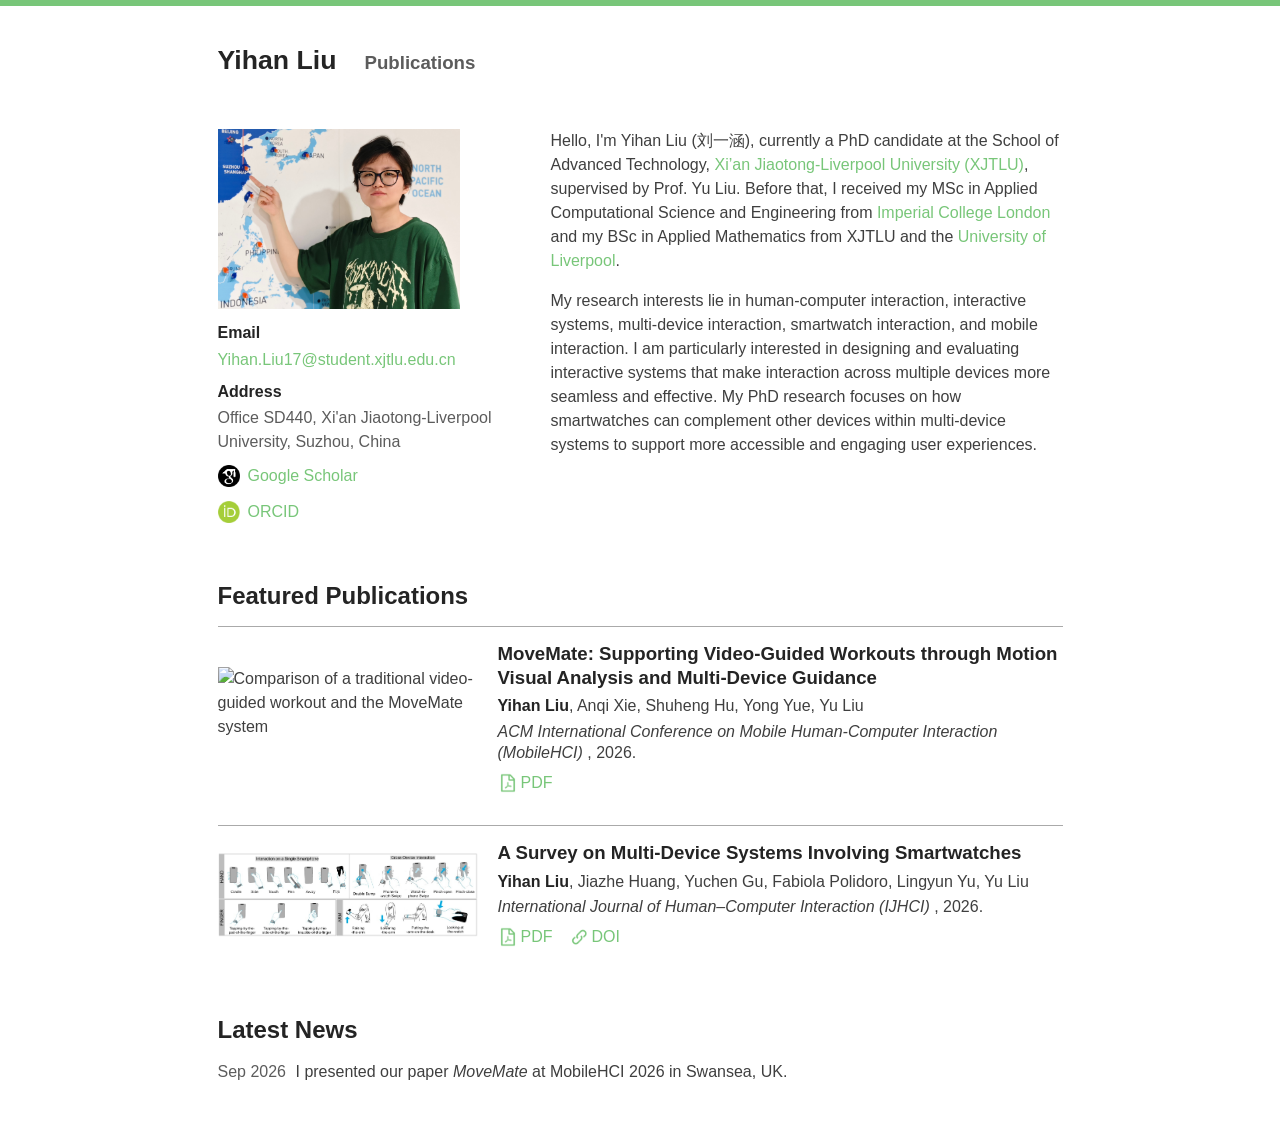
==== index.html @ ef8d000e "Update personal website" ====
<!doctype html>
<html lang="en">
  <head>
    <meta charset="utf-8" />
    <meta name="viewport" content="width=device-width, initial-scale=1" />
    <meta
      name="description"
      content="Personal website of Yihan Liu."
    />
    <title>About Me | Yihan Liu</title>
    <link rel="stylesheet" href="css/style.css" />
    <script src="js/script.js" defer></script>
  </head>
  <body>
    <div class="site-container">
      <header class="site-header">
        <nav class="site-navigation" aria-label="Primary navigation">
          <a
            class="site-navigation-name"
            href="index.html"
            aria-current="page"
          >
            Yihan Liu
          </a>
          <a class="site-navigation-page" href="publications.html">
            Publications
          </a>
        </nav>
      </header>

      <main
        class="page-content page-content--about"
        id="main-content"
        aria-label="About Me page"
      >
        <aside class="profile-panel" aria-label="Personal information">
          <img
            class="profile-photo"
            src="assets/images/profile/my-photo.png"
            alt="Portrait of Yihan Liu"
            width="2919"
            height="2170"
          />

          <section class="profile-details" aria-label="Contact information">
            <dl>
              <div>
                <dt>Email</dt>
                <dd>
                  <a
                    class="contact-link"
                    href="mailto:Yihan.Liu17@student.xjtlu.edu.cn"
                  >
                    Yihan.Liu17@student.xjtlu.edu.cn
                  </a>
                </dd>
              </div>
              <div>
                <dt>Address</dt>
                <dd>
                  Office SD440, Xi'an Jiaotong-Liverpool University, Suzhou,
                  China
                </dd>
              </div>
            </dl>

            <ul class="profile-links" aria-label="Academic profiles">
              <li>
                <a
                  href="https://scholar.google.com/citations?hl=en&amp;user=Bia2LrQAAAAJ"
                  target="_blank"
                  rel="noopener noreferrer"
                >
                  <img
                    src="assets/images/icons/google-scholar.png"
                    alt=""
                    width="1064"
                    height="1063"
                  />
                  <span>Google Scholar</span>
                </a>
              </li>
              <li>
                <a
                  href="https://orcid.org/my-orcid?orcid=0009-0009-0245-1204"
                  target="_blank"
                  rel="noopener noreferrer"
                >
                  <img
                    src="assets/images/icons/orcid.png"
                    alt=""
                    width="472"
                    height="468"
                  />
                  <span>ORCID</span>
                </a>
              </li>
            </ul>
          </section>
        </aside>

        <section class="biography-panel" aria-label="About Me">
          <p>
            Hello, I'm Yihan Liu (刘一涵), currently a PhD candidate at the School of
            Advanced Technology,
            <a
              class="biography-link"
              href="https://www.xjtlu.edu.cn/en"
              target="_blank"
              rel="noopener noreferrer"
              >Xi’an Jiaotong-Liverpool University (XJTLU)</a
            >, supervised by Prof. Yu Liu. Before that, I received my MSc in
            Applied Computational Science and Engineering from
            <a
              class="biography-link"
              href="https://www.imperial.ac.uk/"
              target="_blank"
              rel="noopener noreferrer"
              >Imperial College London</a
            >
            and my BSc in Applied Mathematics from XJTLU and the
            <a
              class="biography-link"
              href="https://www.liverpool.ac.uk/"
              target="_blank"
              rel="noopener noreferrer"
              >University of Liverpool</a
            >.
          </p>
          <p>
            My research interests lie in human-computer interaction,
            interactive systems, multi-device interaction, smartwatch
            interaction, and mobile interaction. I am particularly
            interested in designing and evaluating interactive systems
            that make interaction across multiple devices more seamless
            and effective. My PhD research focuses on how smartwatches
            can complement other devices within multi-device systems
            to support more accessible and engaging user experiences.
          </p>
        </section>

        <section
          class="about-full-width-section"
          aria-labelledby="featured-publications-heading"
        >
          <h2 id="featured-publications-heading">Featured Publications</h2>

          <div class="featured-publications-list">
            <article class="publication-card">
              <div class="publication-image">
                <div class="featured-publication-image">
                  <img
                    src="assets/images/publications/movemate.png"
                    alt="Comparison of a traditional video-guided workout and the MoveMate system"
                    width="4832"
                    height="1894"
                  />
                </div>
              </div>

              <div class="publication-details">
                <h3>
                  MoveMate: Supporting Video-Guided Workouts through Motion
                  Visual Analysis and Multi-Device Guidance
                </h3>
                <p class="publication-authors">
                  <strong>Yihan Liu</strong>, Anqi Xie, Shuheng Hu, Yong Yue, Yu
                  Liu
                </p>
                <p class="publication-venue">
                  <cite>
                    ACM International Conference on Mobile Human-Computer
                    Interaction (MobileHCI)
                  </cite>,
                  2026.
                </p>

                <div class="publication-links" aria-label="Publication links">
                  <a
                    href="assets/documents/publications/movemate.pdf"
                    target="_blank"
                    rel="noopener noreferrer"
                  >
                    <img
                      src="assets/images/icons/pdf.png"
                      alt=""
                      width="200"
                      height="200"
                    />
                    <span>PDF</span>
                  </a>
                </div>
              </div>
            </article>

            <article class="publication-card">
              <div class="publication-image">
                <div class="featured-publication-image">
                  <img
                    src="assets/images/publications/survey.jpg"
                    alt="Overview of smartwatch interaction techniques"
                    width="1334"
                    height="439"
                  />
                </div>
              </div>

              <div class="publication-details">
                <h3>
                  A Survey on Multi-Device Systems Involving Smartwatches
                </h3>
                <p class="publication-authors">
                  <strong>Yihan Liu</strong>, Jiazhe Huang, Yuchen Gu, Fabiola
                  Polidoro, Lingyun Yu, Yu Liu
                </p>
                <p class="publication-venue">
                  <cite>
                    International Journal of Human–Computer Interaction (IJHCI)
                  </cite>,
                  2026.
                </p>

                <div class="publication-links" aria-label="Publication links">
                  <a
                    href="assets/documents/publications/a-survey-on-multi-device-systems-involving-smartwatches.pdf"
                    target="_blank"
                    rel="noopener noreferrer"
                  >
                    <img
                      src="assets/images/icons/pdf.png"
                      alt=""
                      width="200"
                      height="200"
                    />
                    <span>PDF</span>
                  </a>
                  <a
                    href="https://www.tandfonline.com/doi/full/10.1080/10447318.2026.2643339"
                    target="_blank"
                    rel="noopener noreferrer"
                  >
                    <img
                      src="assets/images/icons/doi-link.png"
                      alt=""
                      width="200"
                      height="200"
                    />
                    <span>DOI</span>
                  </a>
                </div>
              </div>
            </article>
          </div>
        </section>

        <section
          class="about-full-width-section"
          aria-labelledby="latest-news-heading"
        >
          <h2 id="latest-news-heading">Latest News</h2>

          <ul class="news-list">
            <li class="news-item">
              <time datetime="2026-09">Sep 2026</time>
              <p>
                I presented our paper <cite>MoveMate</cite> at MobileHCI 2026 in
                Swansea, UK.
              </p>
            </li>
          </ul>
        </section>
      </main>
    </div>
  </body>
</html>
---- css/style.css ----
:root {
  /* 页面尺寸：后续可以直接修改这些数值。 */
  --page-max-width: 893px;
  --page-min-width: 20rem;
  --page-padding: clamp(1rem, 3vw, 2rem);
  --section-padding: clamp(1rem, 2.5vw, 1.5rem);

  /* About Me 左栏保持原来的宽度，页面缩窄部分只从右栏扣除。 */
  --profile-column-width: 333px;

  /* 导航项之间的距离。 */
  --navigation-gap: 28px;

  /* 全站字体：12pt 是普通正文的基础字号。 */
  --font-family: Calibri, "Segoe UI", sans-serif;
  --font-size-base: 12pt;
  --line-height-base: 1.5;

  /* 全站颜色。 */
  --color-background: #ffffff;
  --color-text: #3f3f3f;
  --color-heading: #242424;
  --color-secondary-text: #5c5c5c;
  --color-border: #aaaaaa;
  --color-link: #78c679;
  --color-link-hover: #addd8e;
}

*,
*::before,
*::after {
  box-sizing: border-box;
}

html {
  min-width: var(--page-min-width);
  color-scheme: light;
  background: var(--color-background);
  font-family: var(--font-family);
  font-size: var(--font-size-base);
  line-height: var(--line-height-base);
}

body {
  position: relative;
  min-width: var(--page-min-width);
  min-height: 100vh;
  margin: 0;
  color: var(--color-text);
  background: var(--color-background);
  /* 普通文字使用正常字重，仅在需要强调的位置单独加粗。 */
  font-weight: 400;
}

/* 页面最顶部的绿色强调横线，占满整个视口宽度。 */
body::before {
  position: fixed;
  z-index: 1000;
  top: 0;
  right: 0;
  left: 0;
  height: 6px;
  background: var(--color-link);
  content: "";
  pointer-events: none;
}

.site-container {
  width: min(
    calc(100% - var(--page-padding) - var(--page-padding)),
    var(--page-max-width)
  );
  min-height: calc(100vh - var(--page-padding) - var(--page-padding));
  margin: var(--page-padding) auto;
  border: 0;
}

.site-header {
  position: relative;
  margin-bottom: 16px;
}

.site-navigation {
  display: flex;
  flex-wrap: wrap;
  align-items: baseline;
  gap: var(--navigation-gap);
  padding: 14px var(--section-padding) 12px;
  border: 0;
}

.site-navigation a {
  display: inline-block;
  padding: 0;
  border: 0;
  color: var(--color-secondary-text);
  font-weight: 700;
  text-decoration: none;
}

.site-navigation .site-navigation-name {
  color: var(--color-heading);
  font-size: 20pt;
  line-height: 1.1;
}

.site-navigation-page {
  font-size: 14pt;
}

.site-navigation a[aria-current="page"] {
  color: var(--color-heading);
  text-decoration: none;
}

.site-navigation a.site-navigation-page[aria-current="page"] {
  text-decoration: underline;
  text-underline-offset: 0.2em;
}

.site-navigation a:hover,
.site-navigation a:focus-visible {
  color: var(--color-heading);
  text-decoration: underline;
  text-underline-offset: 0.2em;
}

.site-navigation a.site-navigation-name:hover,
.site-navigation a.site-navigation-name:focus-visible {
  text-decoration: none;
}

.page-content {
  min-height: 20rem;
  padding: var(--section-padding);
}

/* About Me 页面采用约一比二的左右布局。 */
.page-content--about {
  display: grid;
  grid-template-columns: var(--profile-column-width) minmax(0, 1fr);
  padding: 0;
}

.profile-panel,
.biography-panel {
  padding: var(--section-padding);
}

.profile-panel {
  border: 0;
}

.profile-photo {
  display: block;
  /* 个人照片宽度：修改 85% 可以继续调整大小。 */
  width: 85%;
  height: auto;
  margin-inline: 0 auto;
  border: 0;
}

.profile-details {
  margin-top: 12px;
}

.profile-details dl {
  margin: 0;
}

.profile-details dl div + div {
  margin-top: 8px;
}

.profile-details dt {
  color: var(--color-heading);
  font-weight: 700;
}

.profile-details dd {
  margin: 2pt 0 0;
  color: var(--color-secondary-text);
  overflow-wrap: anywhere;
}

/* 学术主页链接：左侧显示图标，右侧显示文字。 */
.profile-links {
  display: grid;
  gap: 6px;
  margin: 10px 0 0;
  padding: 0;
  list-style: none;
}

.profile-links a {
  display: inline-flex;
  align-items: center;
  gap: 8px;
}

.profile-links img {
  width: 22px;
  height: 22px;
  object-fit: contain;
  flex: 0 0 auto;
  filter: none;
}

.biography-panel p {
  margin: 0 0 12pt;
  font-weight: 400;
}

.page-content .biography-link {
  color: var(--color-link);
  text-decoration: none;
}

.page-content .biography-link:hover,
.page-content .biography-link:focus-visible {
  color: var(--color-link-hover);
  text-decoration: underline;
  text-underline-offset: 0.15em;
}

/* About Me 顶部保持两栏，后续小节跨越整个页面宽度。 */
.about-full-width-section {
  grid-column: 1 / -1;
  padding: var(--section-padding);
  border: 0;
}

.about-full-width-section h2 {
  margin: 0 0 12px;
  color: var(--color-heading);
  font-size: 18pt;
}

.featured-publications-list {
  display: grid;
}

.featured-publication-image img {
  width: 100%;
  height: auto;
  border: 0;
  transition:
    transform 140ms ease-out,
    box-shadow 140ms ease-out;
}

.featured-publication-image:hover img {
  position: relative;
  z-index: 1;
  transform: scale(1.015);
  box-shadow: 0 5px 14px rgb(0 0 0 / 20%);
}

/* Latest News 左侧使用固定宽度的日期列。 */
.news-list {
  margin: 0;
  padding: 0;
  list-style: none;
}

.news-item {
  display: grid;
  grid-template-columns: 70px minmax(0, 1fr);
  gap: 8px;
  align-items: start;
}

.news-item time {
  color: var(--color-secondary-text);
  font-weight: 400;
}

.news-item p {
  margin: 0;
  font-weight: 400;
}

.news-item cite {
  font-style: italic;
}

/* Publications 页面按年份排列论文卡片。 */
.publications-page {
  display: grid;
  gap: 40px;
}

.publication-year h2 {
  margin: 0 0 12px;
  color: var(--color-heading);
  font-size: 18pt;
}

.publication-card {
  position: relative;
  display: grid;
  grid-template-columns: 260px minmax(0, 1fr);
  gap: 20px;
  padding: 16px 0;
  border: 0;
}

/* 论文分隔线从卡片内部内容的起点开始。 */
.publication-card::before {
  position: absolute;
  top: 0;
  right: 0;
  left: 0;
  height: 0;
  border-top: 1px solid var(--color-border);
  content: "";
}

.publication-card + .publication-card {
  margin-top: 16px;
}

.publication-image-button {
  display: block;
  width: 100%;
  padding: 0;
  border: 0;
  background: none;
  cursor: zoom-in;
}

.publication-image {
  align-self: center;
}

.publication-image-button img {
  width: 100%;
  height: auto;
  border: 0;
  transition:
    transform 140ms ease-out,
    box-shadow 140ms ease-out;
}

.publication-image-button:hover img,
.publication-image-button:focus-visible img {
  position: relative;
  z-index: 1;
  transform: scale(1.015);
  box-shadow: 0 5px 14px rgb(0 0 0 / 20%);
}

/* 所有论文图片共享同一个全屏图库。 */
.image-lightbox {
  width: 100vw;
  max-width: none;
  height: 100dvh;
  max-height: none;
  margin: 0;
  padding: 24px;
  border: 0;
  background: transparent;
  overflow: hidden;
}

.image-lightbox::backdrop {
  background: rgb(30 30 30 / 58%);
  backdrop-filter: blur(5px);
}

.image-lightbox:not([open]) {
  display: none;
}

.image-lightbox[open] {
  display: grid;
  place-items: center;
}

.image-lightbox-gallery {
  display: grid;
  grid-template-columns: 32px minmax(0, auto) 32px;
  gap: 16px;
  align-items: center;
  max-width: 100%;
}

.image-lightbox-figure {
  position: relative;
  max-width: calc(100vw - 144px);
  margin: 0;
}

.image-lightbox-close {
  position: absolute;
  top: -38px;
  right: 0;
  width: 30px;
  height: 30px;
  padding: 0;
  border: 0;
  color: #ffffff;
  background: transparent;
  font-size: 24pt;
  line-height: 1;
  cursor: pointer;
}

.image-lightbox-arrow {
  padding: 0;
  border: 0;
  color: #ffffff;
  background: transparent;
  font-size: 30pt;
  line-height: 1;
  cursor: pointer;
}

.image-lightbox-arrow:disabled {
  opacity: 0.3;
  cursor: default;
}

.image-lightbox button:focus-visible {
  outline-color: #ffffff;
}

.image-lightbox-image {
  display: block;
  width: auto;
  max-width: 100%;
  height: auto;
  max-height: calc(100dvh - 120px);
  border: 0;
  box-shadow: 0 8px 24px rgb(0 0 0 / 35%);
}

.image-lightbox-counter {
  position: absolute;
  right: 0;
  bottom: -30px;
  color: #ffffff;
  font-size: 11pt;
  font-weight: 400;
}

.publication-details {
  line-height: 1.35;
}

.publication-details h3 {
  margin: 0 0 6px;
  color: var(--color-heading);
  font-size: 14pt;
  line-height: 1.25;
}

.publication-authors {
  margin: 0 0 4px;
  font-weight: 400;
}

.publication-venue {
  margin: 0;
  font-weight: 400;
}

.publication-authors strong {
  color: var(--color-heading);
  font-weight: 700;
}

.publication-venue cite {
  font-style: italic;
}

.publication-links {
  display: flex;
  flex-wrap: wrap;
  gap: 16px;
  margin-top: 8px;
}

.page-content .publication-links a {
  display: inline-flex;
  align-items: center;
  gap: 3px;
  color: var(--color-link);
  text-decoration: none;
}

.publication-links img {
  width: 20px;
  height: 20px;
  object-fit: contain;
  filter: none;
}

.page-content .publication-links a:hover,
.page-content .publication-links a:focus-visible {
  color: var(--color-link-hover);
  text-decoration: underline;
  text-underline-offset: 0.15em;
}

/* 窄屏幕下改为上下排列，避免两栏被过度压缩。 */
@media (max-width: 640px) {
  .page-content--about {
    grid-template-columns: 1fr;
  }

  .profile-panel {
    border-right: 0;
    border-bottom: 0;
  }

  .publication-card {
    grid-template-columns: 1fr;
  }

  .image-lightbox {
    padding-inline: 8px;
  }

  .image-lightbox-gallery {
    grid-template-columns: 28px minmax(0, auto) 28px;
    gap: 4px;
  }

  .image-lightbox-figure {
    max-width: calc(100vw - 72px);
  }
}

a {
  color: var(--color-link);
  text-decoration: none;
}

/* 只有页面正文中的文字链接使用链接颜色。 */
.page-content a {
  color: var(--color-link);
  text-decoration: underline;
  text-underline-offset: 0.15em;
}

/* 资料链接使用深绿色，图标保持原始颜色。 */
.page-content .profile-links a {
  color: var(--color-link);
  text-decoration: none;
}

.page-content .contact-link {
  color: var(--color-link);
  text-decoration: none;
}

.page-content .contact-link:hover,
.page-content .contact-link:focus-visible,
.page-content .profile-links a:hover,
.page-content .profile-links a:focus-visible {
  color: var(--color-link-hover);
  text-decoration: underline;
  text-underline-offset: 0.15em;
}

a:focus-visible,
button:focus-visible,
input:focus-visible,
select:focus-visible,
textarea:focus-visible {
  outline: 2px solid var(--color-text);
  outline-offset: 2px;
}

img,
picture,
svg,
video {
  display: block;
  max-width: 100%;
  height: auto;
}

button,
input,
select,
textarea {
  font: inherit;
  color: inherit;
}
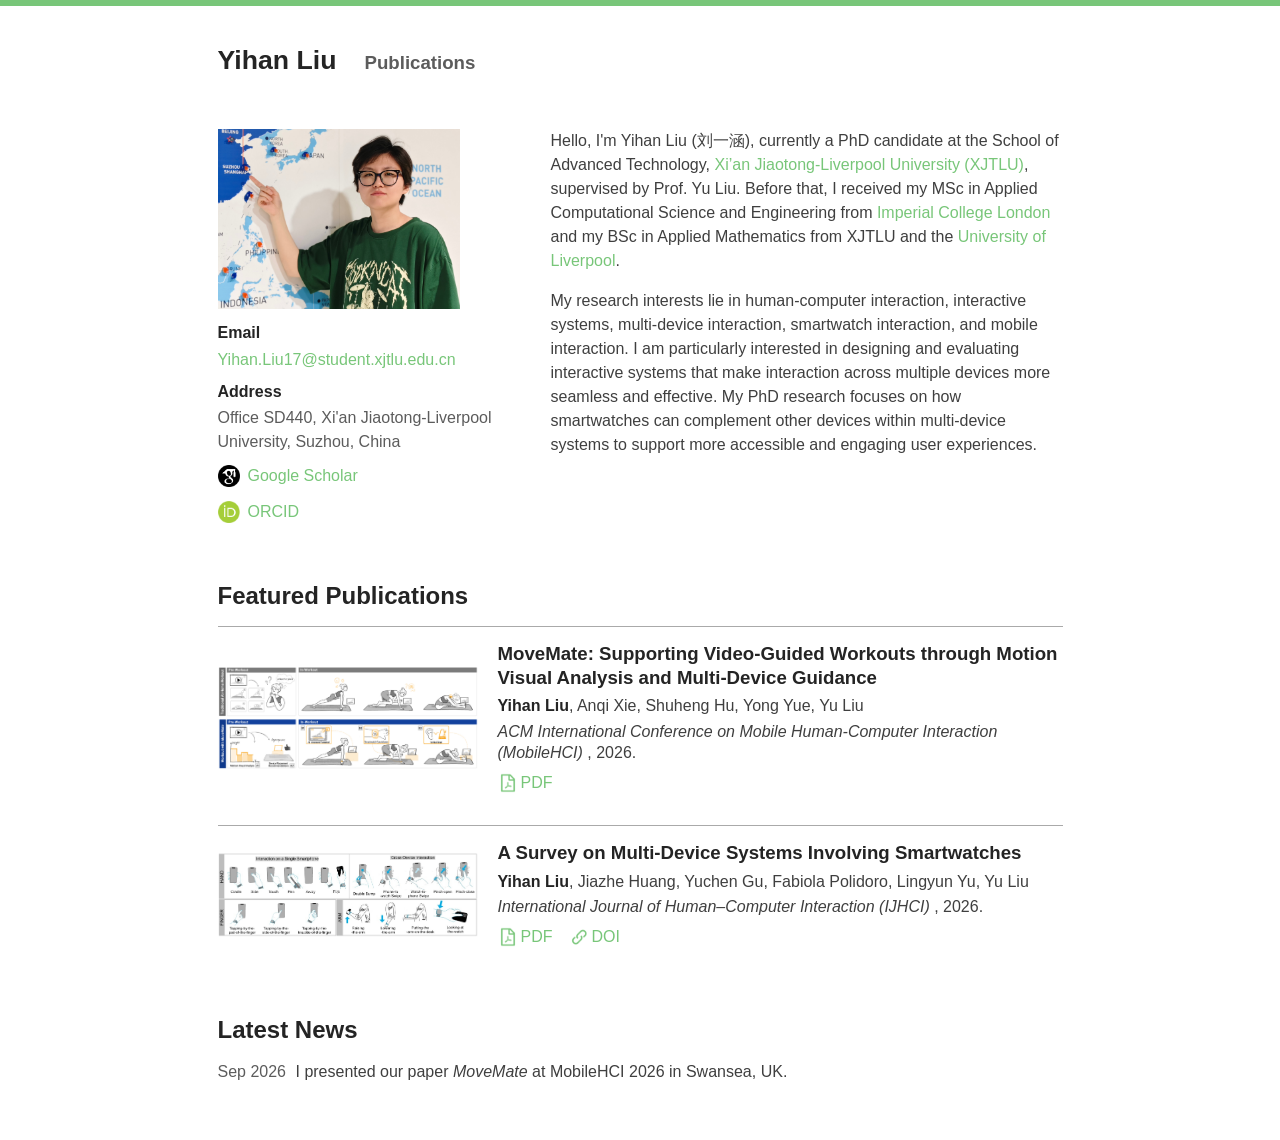
==== commit c18ddc97: "update" ====
--- a/index.html
+++ b/index.html
@@ -7,7 +7,12 @@
       name="description"
       content="Personal website of Yihan Liu."
     />
-    <title>About Me | Yihan Liu</title>
+    <title>Yihan Liu</title>
+    <link
+      rel="icon"
+      href="assets/images/icons/favicon.png"
+      type="image/png"
+    />
     <link rel="stylesheet" href="css/style.css" />
     <script src="js/script.js" defer></script>
   </head>
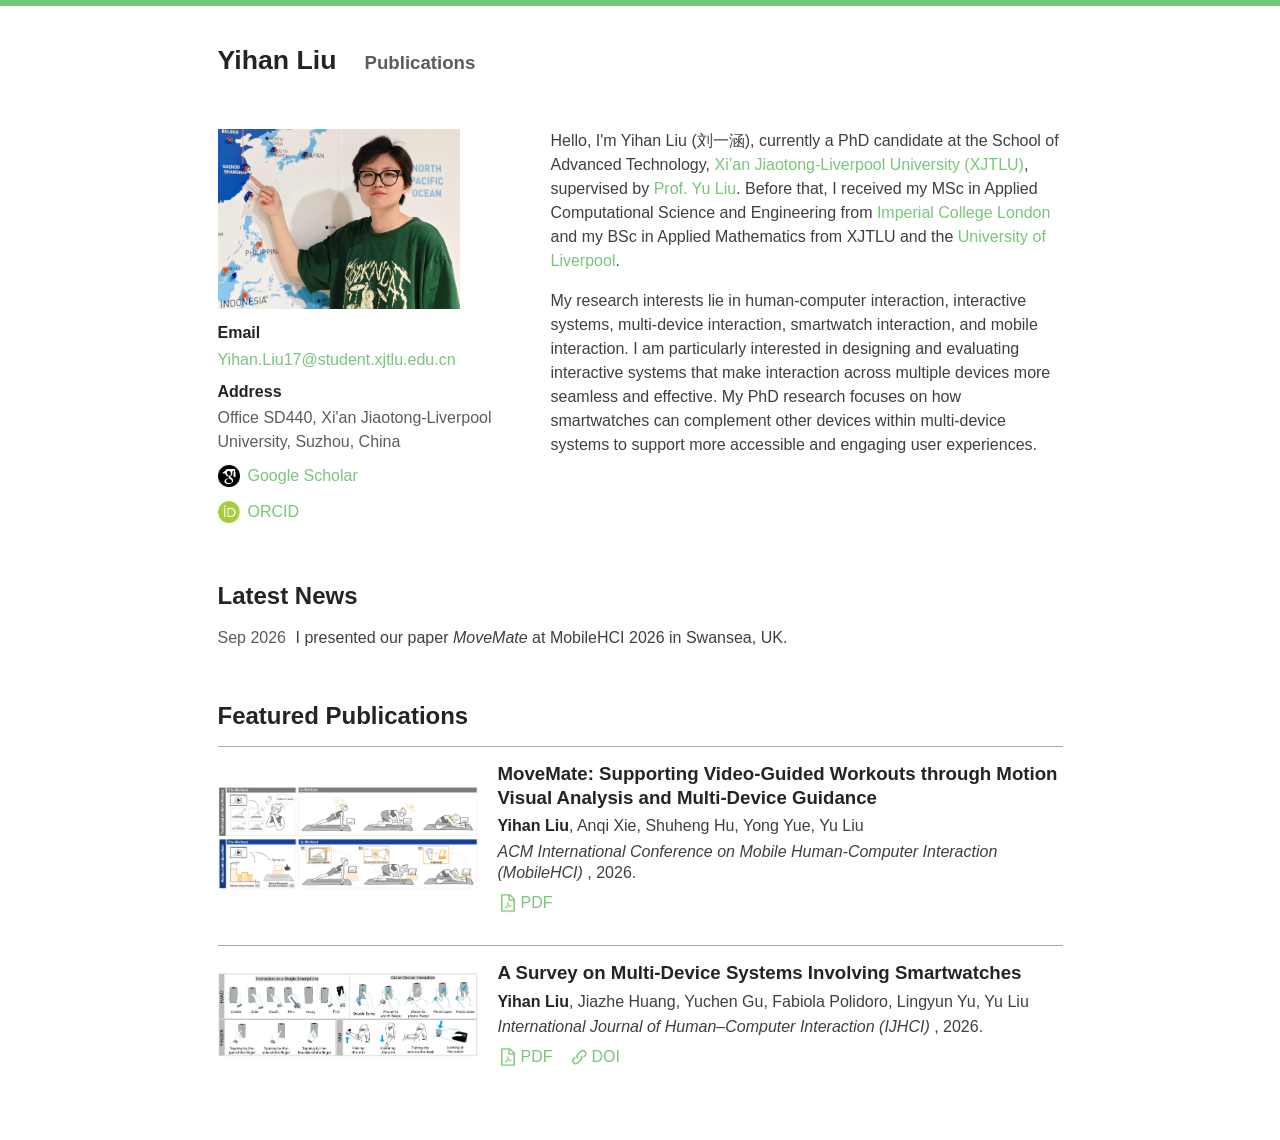
==== commit a07f761c: "update" ====
--- a/index.html
+++ b/index.html
@@ -114,8 +114,15 @@
               target="_blank"
               rel="noopener noreferrer"
               >Xi’an Jiaotong-Liverpool University (XJTLU)</a
-            >, supervised by Prof. Yu Liu. Before that, I received my MSc in
-            Applied Computational Science and Engineering from
+            >, supervised by
+            <a
+              class="biography-link"
+              href="https://6ris1.github.io/YuLiu-homepage.github.io/"
+              target="_blank"
+              rel="noopener noreferrer"
+              >Prof. Yu Liu</a
+            >. Before that, I received my MSc in Applied Computational Science
+            and Engineering from
             <a
               class="biography-link"
               href="https://www.imperial.ac.uk/"
@@ -146,120 +153,6 @@
 
         <section
           class="about-full-width-section"
-          aria-labelledby="featured-publications-heading"
-        >
-          <h2 id="featured-publications-heading">Featured Publications</h2>
-
-          <div class="featured-publications-list">
-            <article class="publication-card">
-              <div class="publication-image">
-                <div class="featured-publication-image">
-                  <img
-                    src="assets/images/publications/movemate.png"
-                    alt="Comparison of a traditional video-guided workout and the MoveMate system"
-                    width="4832"
-                    height="1894"
-                  />
-                </div>
-              </div>
-
-              <div class="publication-details">
-                <h3>
-                  MoveMate: Supporting Video-Guided Workouts through Motion
-                  Visual Analysis and Multi-Device Guidance
-                </h3>
-                <p class="publication-authors">
-                  <strong>Yihan Liu</strong>, Anqi Xie, Shuheng Hu, Yong Yue, Yu
-                  Liu
-                </p>
-                <p class="publication-venue">
-                  <cite>
-                    ACM International Conference on Mobile Human-Computer
-                    Interaction (MobileHCI)
-                  </cite>,
-                  2026.
-                </p>
-
-                <div class="publication-links" aria-label="Publication links">
-                  <a
-                    href="assets/documents/publications/movemate.pdf"
-                    target="_blank"
-                    rel="noopener noreferrer"
-                  >
-                    <img
-                      src="assets/images/icons/pdf.png"
-                      alt=""
-                      width="200"
-                      height="200"
-                    />
-                    <span>PDF</span>
-                  </a>
-                </div>
-              </div>
-            </article>
-
-            <article class="publication-card">
-              <div class="publication-image">
-                <div class="featured-publication-image">
-                  <img
-                    src="assets/images/publications/survey.jpg"
-                    alt="Overview of smartwatch interaction techniques"
-                    width="1334"
-                    height="439"
-                  />
-                </div>
-              </div>
-
-              <div class="publication-details">
-                <h3>
-                  A Survey on Multi-Device Systems Involving Smartwatches
-                </h3>
-                <p class="publication-authors">
-                  <strong>Yihan Liu</strong>, Jiazhe Huang, Yuchen Gu, Fabiola
-                  Polidoro, Lingyun Yu, Yu Liu
-                </p>
-                <p class="publication-venue">
-                  <cite>
-                    International Journal of Human–Computer Interaction (IJHCI)
-                  </cite>,
-                  2026.
-                </p>
-
-                <div class="publication-links" aria-label="Publication links">
-                  <a
-                    href="assets/documents/publications/a-survey-on-multi-device-systems-involving-smartwatches.pdf"
-                    target="_blank"
-                    rel="noopener noreferrer"
-                  >
-                    <img
-                      src="assets/images/icons/pdf.png"
-                      alt=""
-                      width="200"
-                      height="200"
-                    />
-                    <span>PDF</span>
-                  </a>
-                  <a
-                    href="https://www.tandfonline.com/doi/full/10.1080/10447318.2026.2643339"
-                    target="_blank"
-                    rel="noopener noreferrer"
-                  >
-                    <img
-                      src="assets/images/icons/doi-link.png"
-                      alt=""
-                      width="200"
-                      height="200"
-                    />
-                    <span>DOI</span>
-                  </a>
-                </div>
-              </div>
-            </article>
-          </div>
-        </section>
-
-        <section
-          class="about-full-width-section"
           aria-labelledby="latest-news-heading"
         >
           <h2 id="latest-news-heading">Latest News</h2>
@@ -274,6 +167,121 @@
             </li>
           </ul>
         </section>
+
+        <section
+          class="about-full-width-section"
+          aria-labelledby="featured-publications-heading"
+        >
+          <h2 id="featured-publications-heading">Featured Publications</h2>
+
+          <div class="featured-publications-list">
+            <article class="publication-card">
+              <div class="publication-image">
+                <div class="featured-publication-image">
+                  <img
+                    src="assets/images/publications/movemate.png"
+                    alt="Comparison of a traditional video-guided workout and the MoveMate system"
+                    width="4832"
+                    height="1894"
+                  />
+                </div>
+              </div>
+
+              <div class="publication-details">
+                <h3>
+                  MoveMate: Supporting Video-Guided Workouts through Motion
+                  Visual Analysis and Multi-Device Guidance
+                </h3>
+                <p class="publication-authors">
+                  <strong>Yihan Liu</strong>, Anqi Xie, Shuheng Hu, Yong Yue, Yu
+                  Liu
+                </p>
+                <p class="publication-venue">
+                  <cite>
+                    ACM International Conference on Mobile Human-Computer
+                    Interaction (MobileHCI)
+                  </cite>,
+                  2026.
+                </p>
+
+                <div class="publication-links" aria-label="Publication links">
+                  <a
+                    href="assets/documents/publications/movemate.pdf"
+                    target="_blank"
+                    rel="noopener noreferrer"
+                  >
+                    <img
+                      src="assets/images/icons/pdf.png"
+                      alt=""
+                      width="200"
+                      height="200"
+                    />
+                    <span>PDF</span>
+                  </a>
+                </div>
+              </div>
+            </article>
+
+            <article class="publication-card">
+              <div class="publication-image">
+                <div class="featured-publication-image">
+                  <img
+                    src="assets/images/publications/survey.jpg"
+                    alt="Overview of smartwatch interaction techniques"
+                    width="1334"
+                    height="439"
+                  />
+                </div>
+              </div>
+
+              <div class="publication-details">
+                <h3>
+                  A Survey on Multi-Device Systems Involving Smartwatches
+                </h3>
+                <p class="publication-authors">
+                  <strong>Yihan Liu</strong>, Jiazhe Huang, Yuchen Gu, Fabiola
+                  Polidoro, Lingyun Yu, Yu Liu
+                </p>
+                <p class="publication-venue">
+                  <cite>
+                    International Journal of Human–Computer Interaction (IJHCI)
+                  </cite>,
+                  2026.
+                </p>
+
+                <div class="publication-links" aria-label="Publication links">
+                  <a
+                    href="assets/documents/publications/a-survey-on-multi-device-systems-involving-smartwatches.pdf"
+                    target="_blank"
+                    rel="noopener noreferrer"
+                  >
+                    <img
+                      src="assets/images/icons/pdf.png"
+                      alt=""
+                      width="200"
+                      height="200"
+                    />
+                    <span>PDF</span>
+                  </a>
+                  <a
+                    href="https://www.tandfonline.com/doi/full/10.1080/10447318.2026.2643339"
+                    target="_blank"
+                    rel="noopener noreferrer"
+                  >
+                    <img
+                      src="assets/images/icons/doi-link.png"
+                      alt=""
+                      width="200"
+                      height="200"
+                    />
+                    <span>DOI</span>
+                  </a>
+                </div>
+              </div>
+            </article>
+          </div>
+        </section>
+
       </main>
     </div>
   </body>
